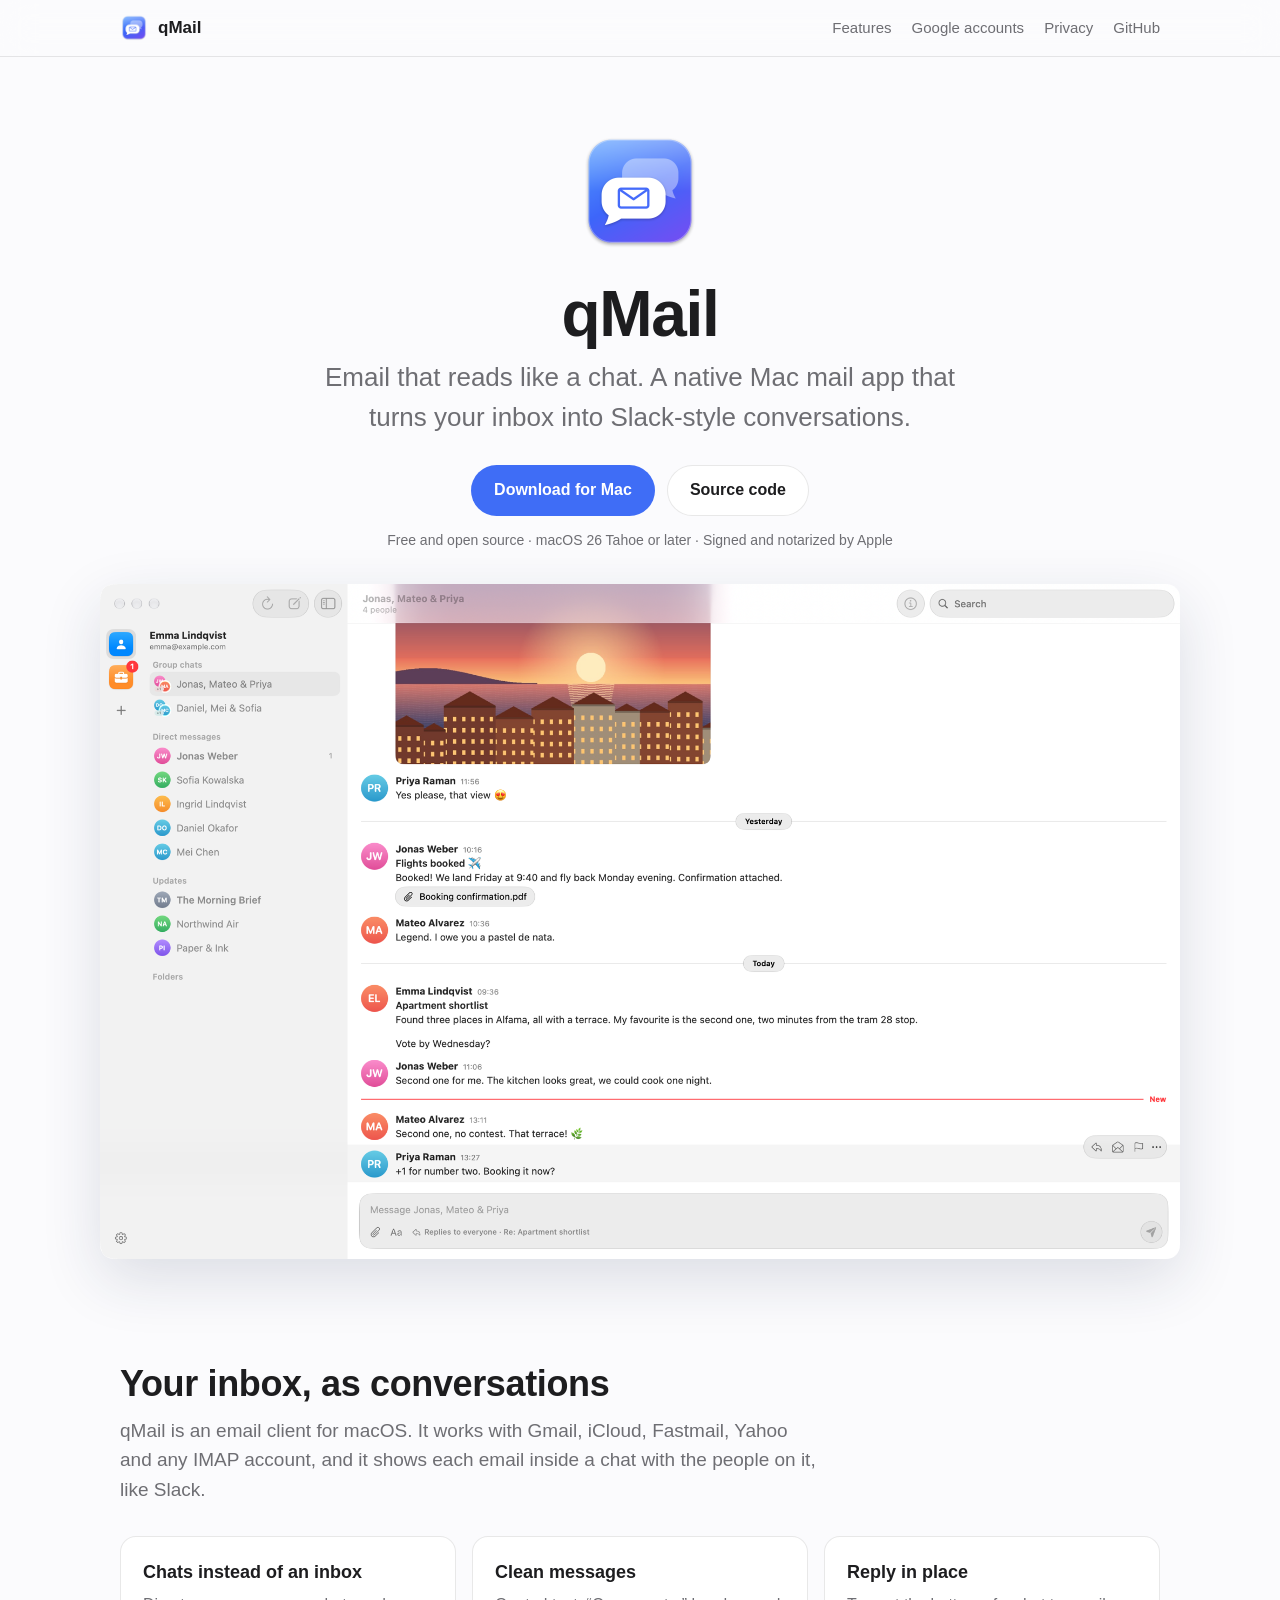
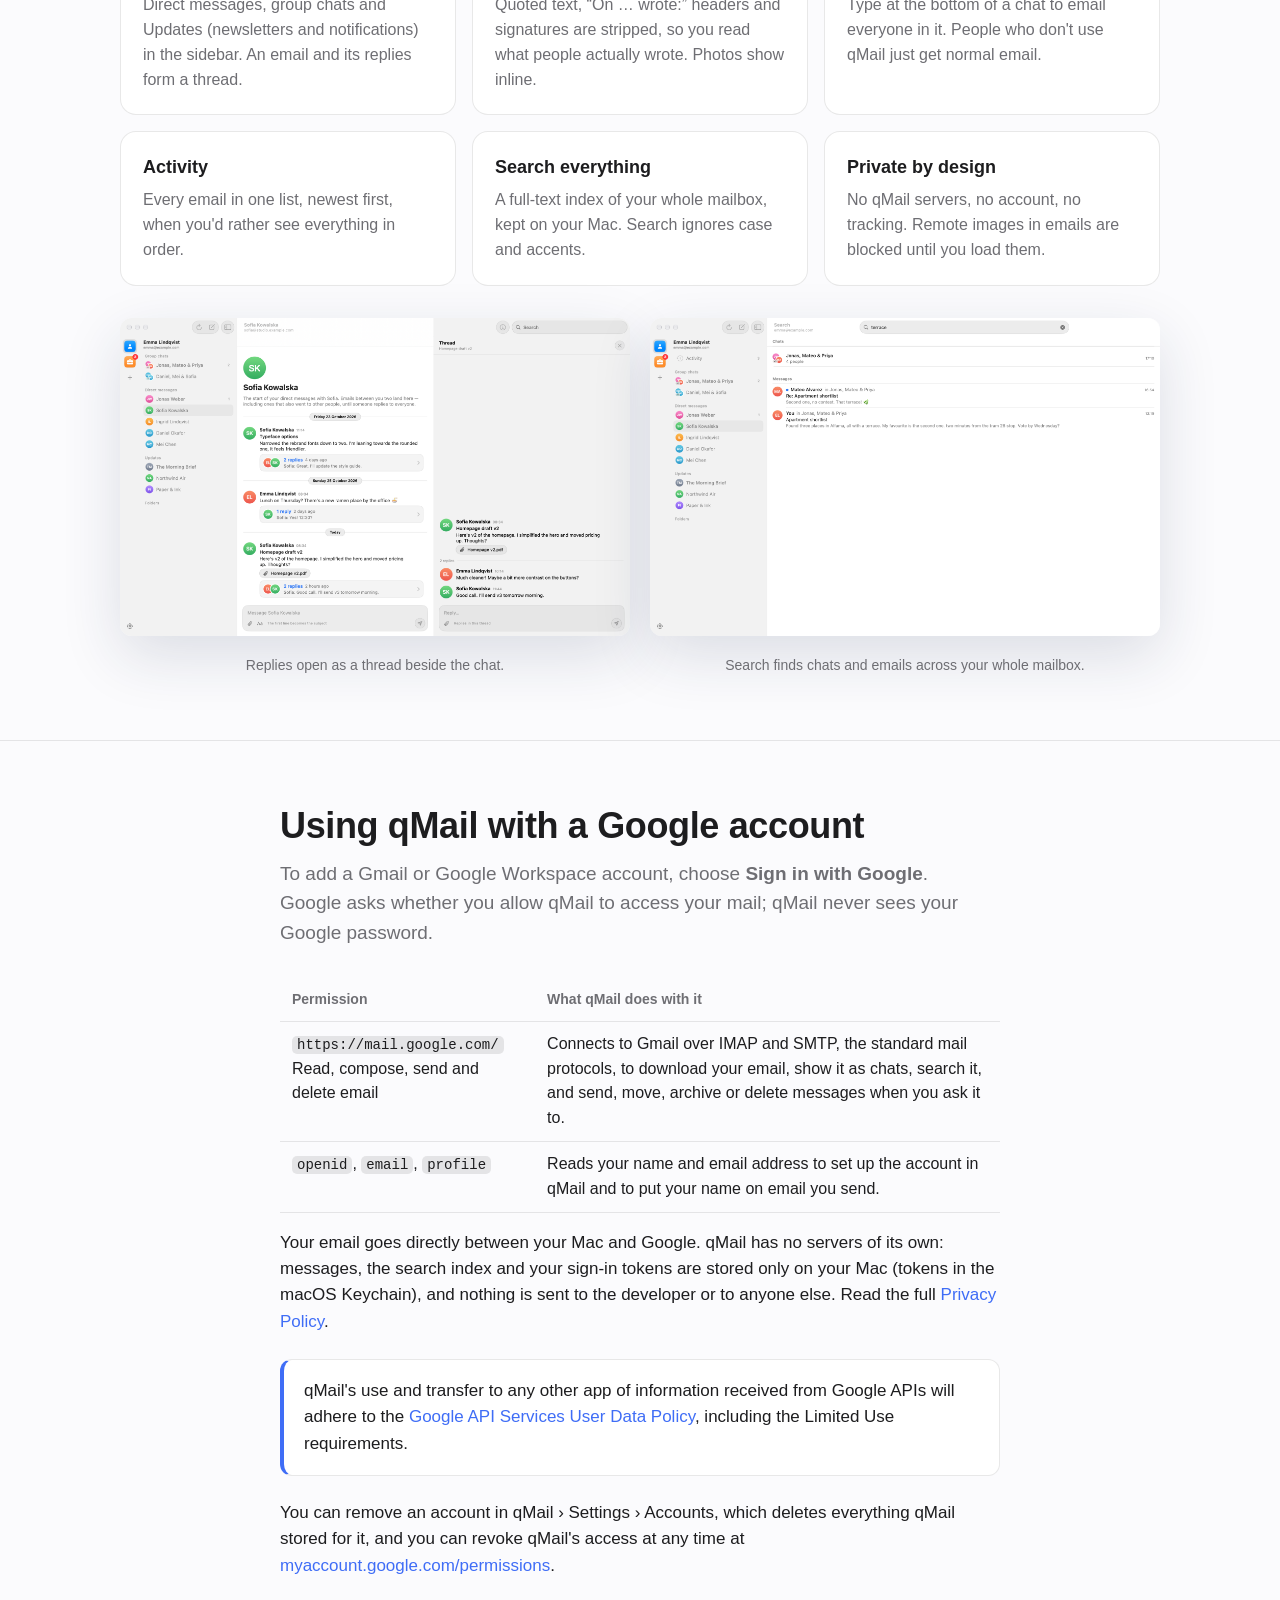
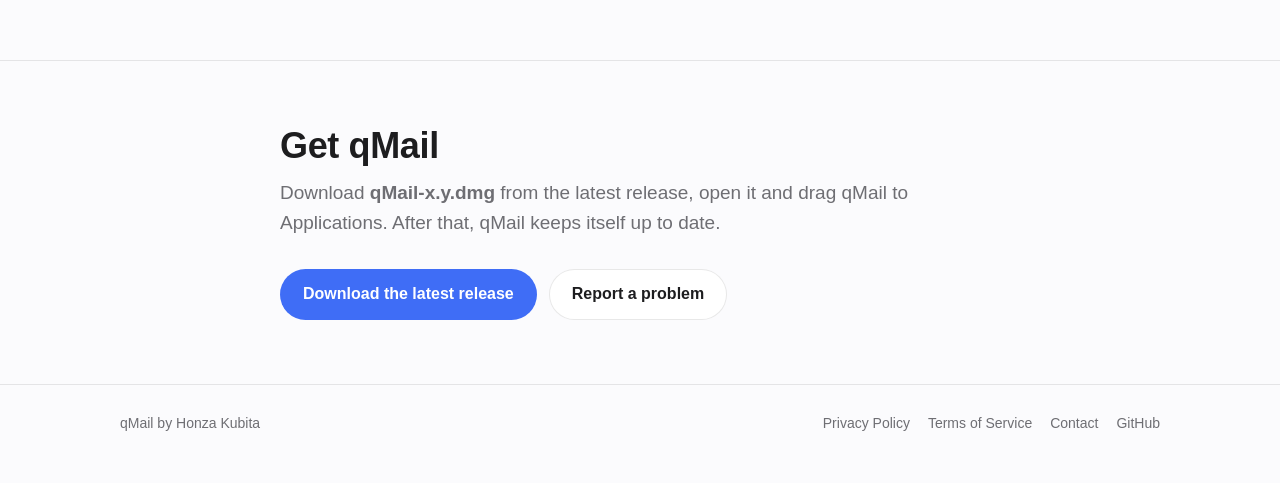
==== docs/index.html @ 2be7b8c0 "Add Activity, centred search, in-app updates and a website - Activity: every email in a workspace in" ====
<!doctype html>
<html lang="en">
<head>
  <meta charset="utf-8">
  <meta name="viewport" content="width=device-width, initial-scale=1">
  <title>qMail – Email that reads like a chat</title>
  <meta name="description" content="qMail is a free, open-source email app for macOS that shows your inbox as Slack-style chats. Your mail stays on your Mac.">
  <link rel="icon" type="image/png" href="favicon.png">
  <link rel="stylesheet" href="site.css">
</head>
<body>
  <header class="nav">
    <div class="wrap">
      <a class="brand" href="./"><img src="icon.png" alt="">qMail</a>
      <nav class="links">
        <a class="wide" href="#features">Features</a>
        <a class="wide" href="#google">Google accounts</a>
        <a href="privacy.html">Privacy</a>
        <a href="https://github.com/HonzaKubita/qMail">GitHub</a>
      </nav>
    </div>
  </header>

  <main>
    <div class="hero wrap">
      <img class="icon" src="icon.png" alt="qMail app icon">
      <h1>qMail</h1>
      <p class="tagline">Email that reads like a chat. A native Mac mail app that turns your inbox into Slack-style conversations.</p>
      <div class="buttons">
        <a class="button primary" href="https://github.com/HonzaKubita/qMail/releases/latest">Download for Mac</a>
        <a class="button" href="https://github.com/HonzaKubita/qMail">Source code</a>
      </div>
      <p class="fine">Free and open source · macOS 26 Tahoe or later · Signed and notarized by Apple</p>
      <div class="shot">
        <img class="light" src="chat-light.png" width="2000" height="1250" alt="A group chat in qMail: emails between four friends shown as chat messages, with the account's chats in the sidebar">
        <img class="dark" src="chat-dark.png" width="2000" height="1250" alt="The same group chat in qMail's dark mode">
      </div>
    </div>

    <section id="features">
      <div class="wrap">
        <h2>Your inbox, as conversations</h2>
        <p class="lead">qMail is an email client for macOS. It works with Gmail, iCloud, Fastmail, Yahoo and any IMAP account, and it shows each email inside a chat with the people on it, like Slack.</p>
        <div class="grid">
          <div class="card"><h3>Chats instead of an inbox</h3><p>Direct messages, group chats and Updates (newsletters and notifications) in the sidebar. An email and its replies form a thread.</p></div>
          <div class="card"><h3>Clean messages</h3><p>Quoted text, “On … wrote:” headers and signatures are stripped, so you read what people actually wrote. Photos show inline.</p></div>
          <div class="card"><h3>Reply in place</h3><p>Type at the bottom of a chat to email everyone in it. People who don't use qMail just get normal email.</p></div>
          <div class="card"><h3>Activity</h3><p>Every email in one list, newest first, when you'd rather see everything in order.</p></div>
          <div class="card"><h3>Search everything</h3><p>A full-text index of your whole mailbox, kept on your Mac. Search ignores case and accents.</p></div>
          <div class="card"><h3>Private by design</h3><p>No qMail servers, no account, no tracking. Remote images in emails are blocked until you load them.</p></div>
        </div>
        <div class="pair">
          <figure><img src="thread.png" width="2000" height="1250" alt="A direct message with a thread of replies open beside it"><figcaption>Replies open as a thread beside the chat.</figcaption></figure>
          <figure><img src="search.png" width="2000" height="1250" alt="Search results for “terrace” under the search field"><figcaption>Search finds chats and emails across your whole mailbox.</figcaption></figure>
        </div>
      </div>
    </section>

    <section id="google">
      <div class="wrap narrow">
        <h2>Using qMail with a Google account</h2>
        <p class="lead">To add a Gmail or Google Workspace account, choose <strong>Sign in with Google</strong>. Google asks whether you allow qMail to access your mail; qMail never sees your Google password.</p>
        <div class="table-scroll">
          <table>
            <thead><tr><th>Permission</th><th>What qMail does with it</th></tr></thead>
            <tbody>
              <tr><td><code>https://mail.google.com/</code><br>Read, compose, send and delete email</td><td>Connects to Gmail over IMAP and SMTP, the standard mail protocols, to download your email, show it as chats, search it, and send, move, archive or delete messages when you ask it to.</td></tr>
              <tr><td><code>openid</code>, <code>email</code>, <code>profile</code></td><td>Reads your name and email address to set up the account in qMail and to put your name on email you send.</td></tr>
            </tbody>
          </table>
        </div>
        <p>Your email goes directly between your Mac and Google. qMail has no servers of its own: messages, the search index and your sign-in tokens are stored only on your Mac (tokens in the macOS Keychain), and nothing is sent to the developer or to anyone else. Read the full <a href="privacy.html">Privacy Policy</a>.</p>
        <div class="notice">
          <p>qMail's use and transfer to any other app of information received from Google APIs will adhere to the <a href="https://developers.google.com/terms/api-services-user-data-policy">Google API Services User Data Policy</a>, including the Limited Use requirements.</p>
        </div>
        <p>You can remove an account in qMail › Settings › Accounts, which deletes everything qMail stored for it, and you can revoke qMail's access at any time at <a href="https://myaccount.google.com/permissions">myaccount.google.com/permissions</a>.</p>
      </div>
    </section>

    <section id="download">
      <div class="wrap narrow">
        <h2>Get qMail</h2>
        <p class="lead">Download <strong>qMail-x.y.dmg</strong> from the latest release, open it and drag qMail to Applications. After that, qMail keeps itself up to date.</p>
        <div class="buttons" style="justify-content:flex-start">
          <a class="button primary" href="https://github.com/HonzaKubita/qMail/releases/latest">Download the latest release</a>
          <a class="button" href="https://github.com/HonzaKubita/qMail/issues">Report a problem</a>
        </div>
      </div>
    </section>
  </main>

  <footer>
    <div class="wrap">
      <span>qMail by Honza Kubita</span>
      <nav class="links">
        <a href="privacy.html">Privacy Policy</a>
        <a href="terms.html">Terms of Service</a>
        <a href="https://github.com/HonzaKubita/qMail/issues">Contact</a>
        <a href="https://github.com/HonzaKubita/qMail">GitHub</a>
      </nav>
    </div>
  </footer>
</body>
</html>
---- docs/site.css ----
:root {
  --bg: #fbfbfd;
  --surface: #ffffff;
  --text: #1d1d1f;
  --muted: #6e6e73;
  --line: rgba(0, 0, 0, 0.09);
  --accent: #3f6df6;
  --accent-text: #ffffff;
  --shadow: 0 20px 60px rgba(30, 40, 80, 0.14);
  color-scheme: light dark;
}

@media (prefers-color-scheme: dark) {
  :root {
    --bg: #0d0d10;
    --surface: #17171b;
    --text: #f5f5f7;
    --muted: #a1a1a6;
    --line: rgba(255, 255, 255, 0.12);
    --accent: #6d8dff;
    --shadow: 0 20px 60px rgba(0, 0, 0, 0.5);
  }
}

* { box-sizing: border-box; }

html { -webkit-text-size-adjust: 100%; }

body {
  margin: 0;
  background: var(--bg);
  color: var(--text);
  font: 17px/1.55 -apple-system, BlinkMacSystemFont, "SF Pro Text", "Segoe UI", Roboto, Helvetica, Arial, sans-serif;
}

a { color: var(--accent); text-decoration: none; }
a:hover { text-decoration: underline; }

.wrap { max-width: 1080px; margin: 0 auto; padding: 0 20px; }
.narrow { max-width: 760px; }

/* Top bar */
.nav {
  position: sticky; top: 0; z-index: 10;
  backdrop-filter: saturate(180%) blur(16px);
  -webkit-backdrop-filter: saturate(180%) blur(16px);
  background: color-mix(in srgb, var(--bg) 78%, transparent);
  border-bottom: 1px solid var(--line);
}
.nav .wrap { display: flex; align-items: center; gap: 20px; height: 56px; }
.brand { display: flex; align-items: center; gap: 10px; color: var(--text); font-weight: 600; }
.brand img { width: 28px; height: 28px; }
.brand:hover { text-decoration: none; }
.nav .links { margin-left: auto; display: flex; gap: 20px; font-size: 15px; }
.nav .links a { color: var(--muted); white-space: nowrap; }
@media (max-width: 600px) {
  .nav .links { gap: 16px; }
  .nav .links .wide { display: none; }
}
.nav .links a:hover { color: var(--text); text-decoration: none; }

/* Hero */
.hero { text-align: center; padding: 72px 0 40px; }
.hero img.icon { width: 128px; height: 128px; }
.hero h1 { font-size: clamp(40px, 7vw, 64px); line-height: 1.05; margin: 16px 0 8px; letter-spacing: -0.02em; }
.hero .tagline { font-size: clamp(20px, 3vw, 26px); color: var(--muted); margin: 0 auto 28px; max-width: 640px; }
.buttons { display: flex; gap: 12px; justify-content: center; flex-wrap: wrap; }
.button {
  display: inline-block; padding: 12px 22px; border-radius: 999px; font-weight: 600; font-size: 16px;
  border: 1px solid var(--line); color: var(--text); background: var(--surface);
}
.button.primary { background: var(--accent); color: var(--accent-text); border-color: transparent; }
.button:hover { text-decoration: none; filter: brightness(1.06); }
.fine { color: var(--muted); font-size: 14px; margin-top: 14px; }

/* Screenshots */
.shot { margin: 32px auto 0; }
.shot img { width: 100%; height: auto; border-radius: 14px; box-shadow: var(--shadow); display: block; }
.shot .dark { display: none; }
@media (prefers-color-scheme: dark) {
  .shot .light { display: none; }
  .shot .dark { display: block; }
}

/* Sections */
section { padding: 64px 0; }
section + section { border-top: 1px solid var(--line); }
h2 { font-size: clamp(28px, 4vw, 36px); line-height: 1.15; margin: 0 0 12px; letter-spacing: -0.01em; }
.lead { color: var(--muted); font-size: 19px; margin: 0 0 32px; max-width: 700px; }

.grid { display: grid; grid-template-columns: repeat(auto-fit, minmax(260px, 1fr)); gap: 16px; }
.card { background: var(--surface); border: 1px solid var(--line); border-radius: 16px; padding: 22px; }
.card h3 { margin: 0 0 6px; font-size: 18px; }
.card p { margin: 0; color: var(--muted); font-size: 16px; }

.pair { display: grid; grid-template-columns: 1fr 1fr; gap: 20px; align-items: start; margin-top: 32px; }
.pair img { width: 100%; height: auto; border-radius: 12px; box-shadow: var(--shadow); }
.pair figcaption { color: var(--muted); font-size: 14px; margin-top: 10px; text-align: center; }
.pair figure { margin: 0; }
@media (max-width: 700px) { .pair { grid-template-columns: 1fr; } }

table { width: 100%; border-collapse: collapse; font-size: 16px; }
th, td { text-align: left; padding: 10px 12px; border-bottom: 1px solid var(--line); vertical-align: top; }
th { color: var(--muted); font-weight: 600; font-size: 14px; }
td code, p code, li code { font: 14px ui-monospace, SFMono-Regular, Menlo, monospace; background: var(--line); padding: 1px 5px; border-radius: 5px; }
.table-scroll { overflow-x: auto; }

.notice {
  background: var(--surface); border: 1px solid var(--line); border-left: 4px solid var(--accent);
  border-radius: 12px; padding: 18px 20px; margin: 24px 0;
}
.notice p { margin: 0; }

/* Legal pages */
.doc { padding: 56px 0 72px; }
.doc h1 { font-size: clamp(34px, 5vw, 44px); margin: 0 0 6px; letter-spacing: -0.02em; }
.doc .updated { color: var(--muted); margin: 0 0 32px; }
.doc h2 { font-size: 24px; margin: 40px 0 10px; }
.doc h3 { font-size: 18px; margin: 24px 0 6px; }
.doc li { margin: 6px 0; }

footer { border-top: 1px solid var(--line); padding: 28px 0 48px; color: var(--muted); font-size: 14px; }
footer .wrap { display: flex; gap: 20px; flex-wrap: wrap; align-items: center; }
footer .links { display: flex; gap: 18px; flex-wrap: wrap; margin-left: auto; }
footer a { color: var(--muted); }
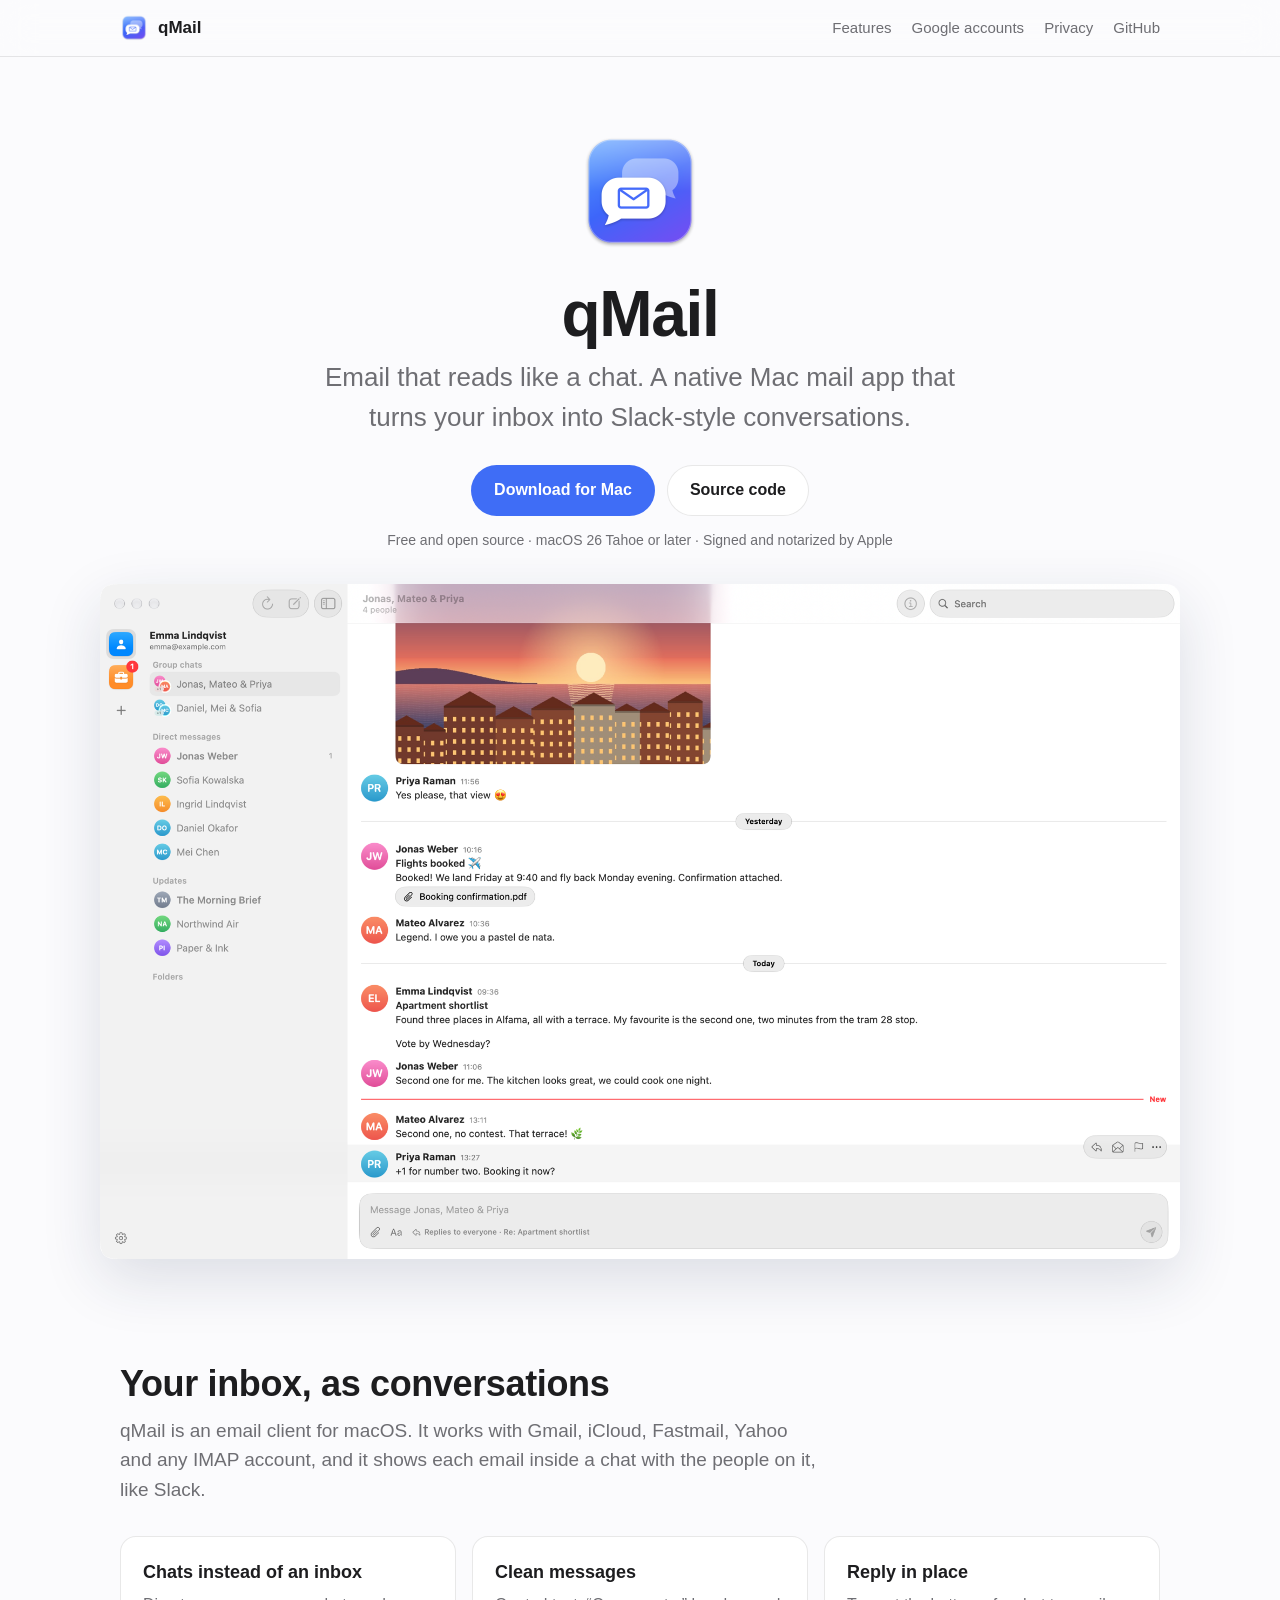
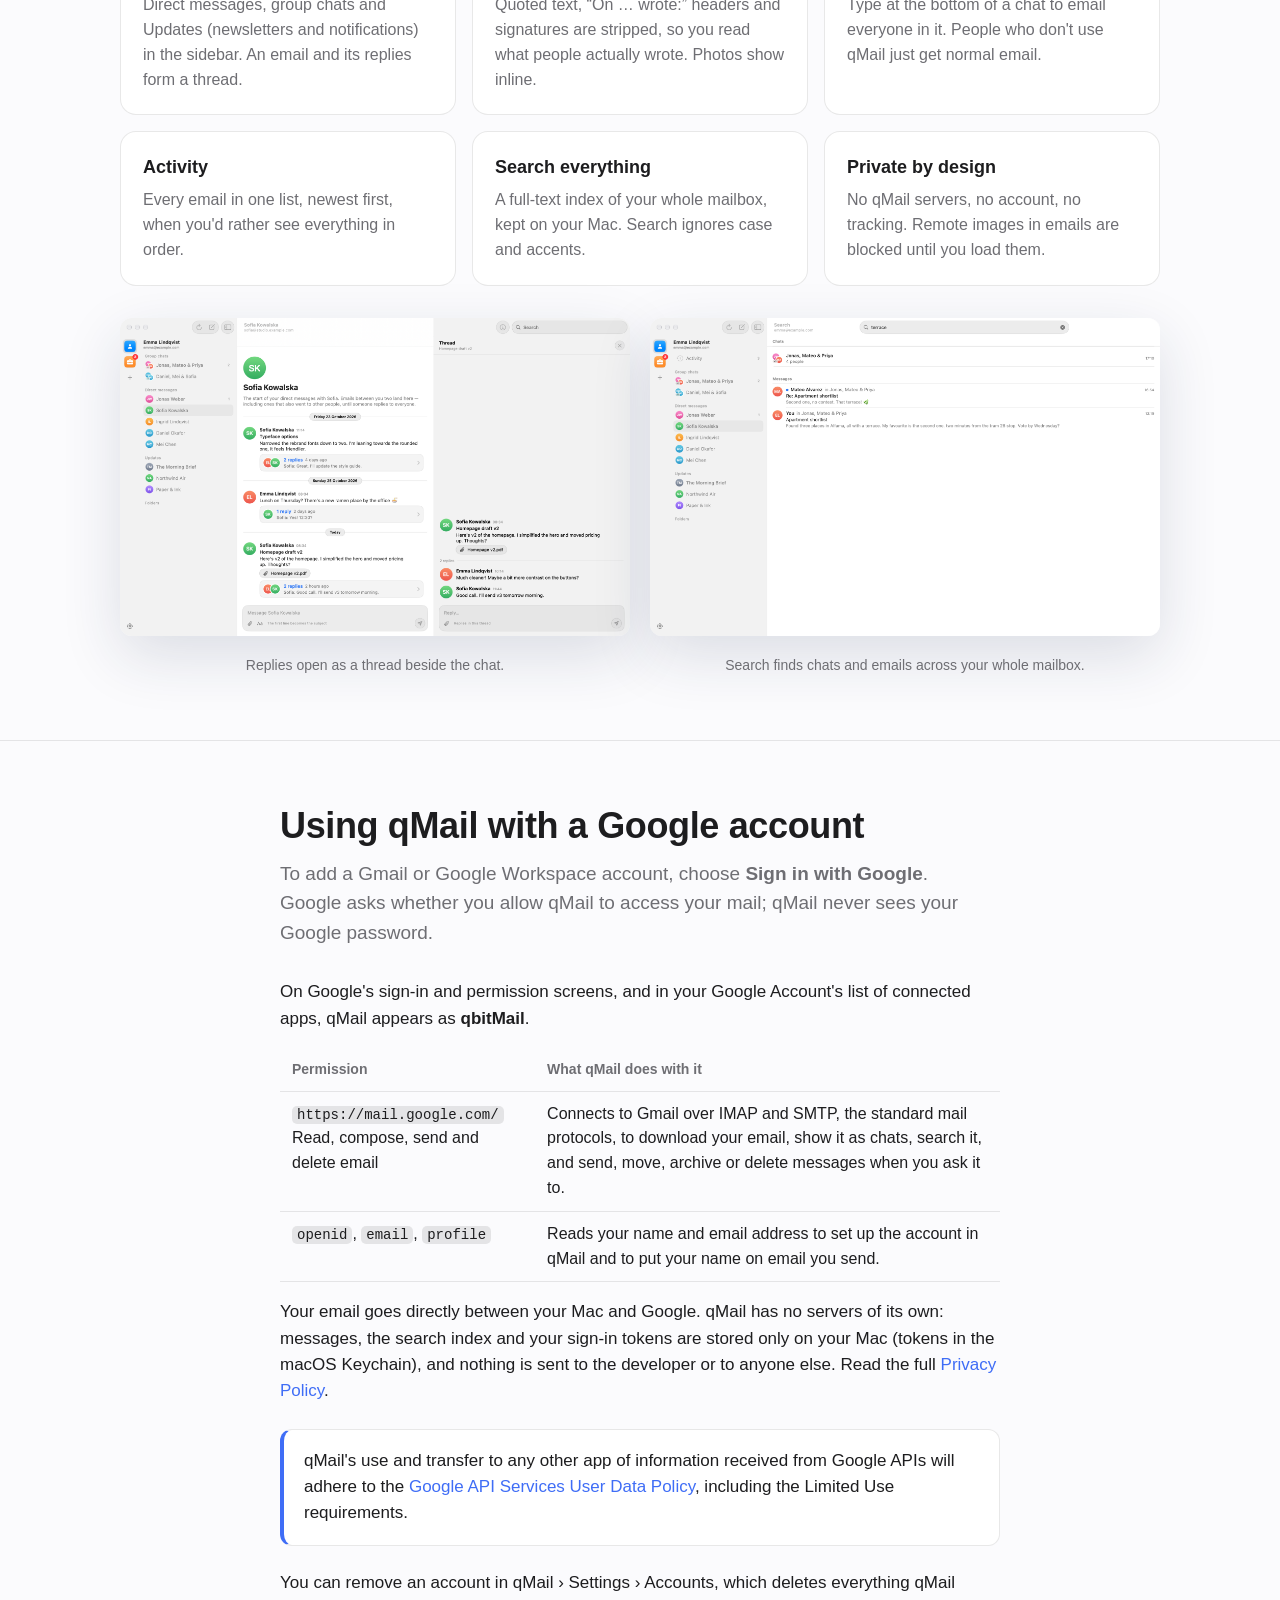
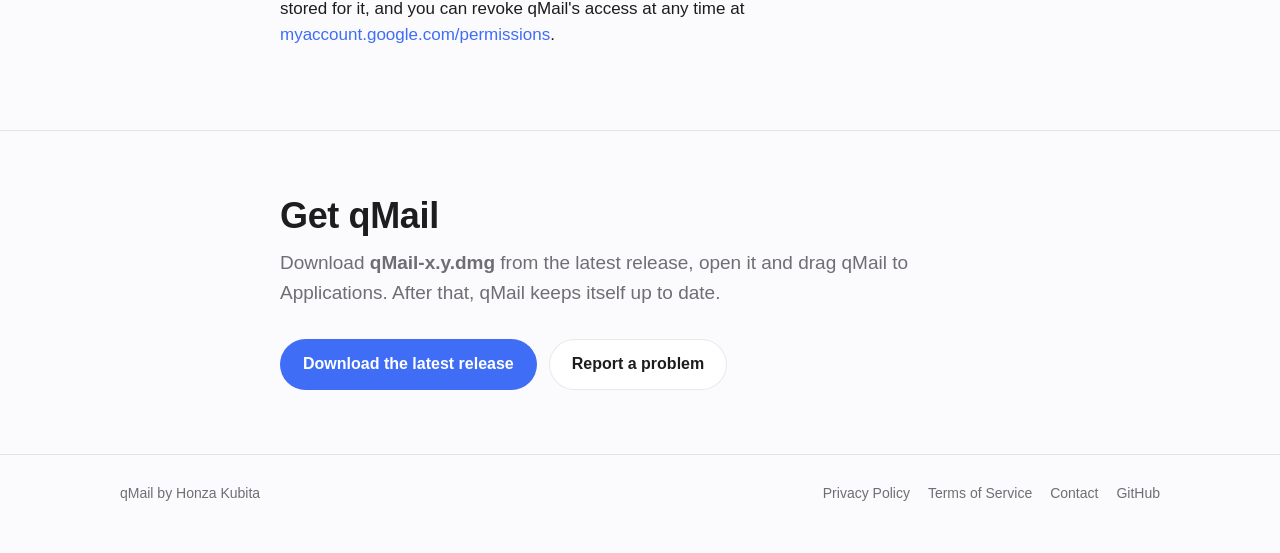
==== commit b5862e54: "Say on the website that Google shows qMail as qbitMail Google's brand review checks that the home pa" ====
--- a/docs/index.html
+++ b/docs/index.html
@@ -60,6 +60,7 @@
       <div class="wrap narrow">
         <h2>Using qMail with a Google account</h2>
         <p class="lead">To add a Gmail or Google Workspace account, choose <strong>Sign in with Google</strong>. Google asks whether you allow qMail to access your mail; qMail never sees your Google password.</p>
+        <p>On Google's sign-in and permission screens, and in your Google Account's list of connected apps, qMail appears as <strong>qbitMail</strong>.</p>
         <div class="table-scroll">
           <table>
             <thead><tr><th>Permission</th><th>What qMail does with it</th></tr></thead>
